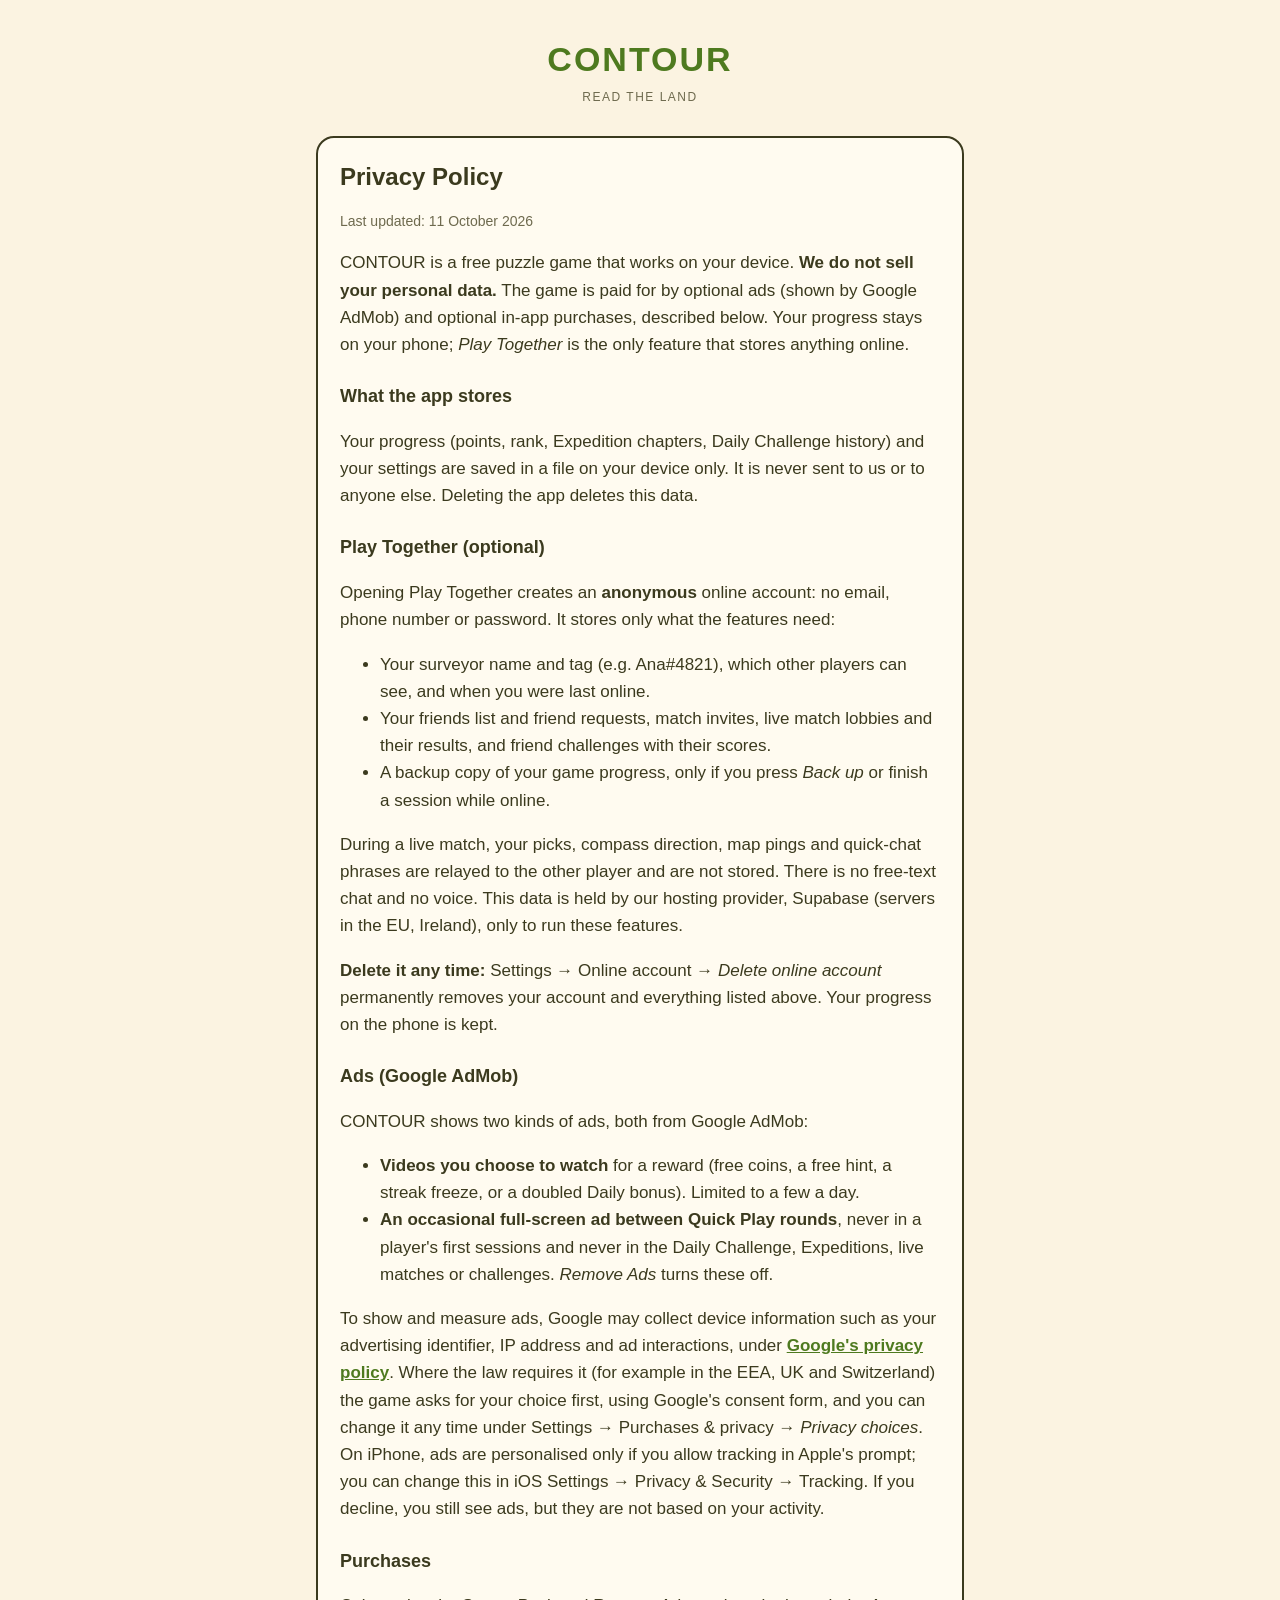
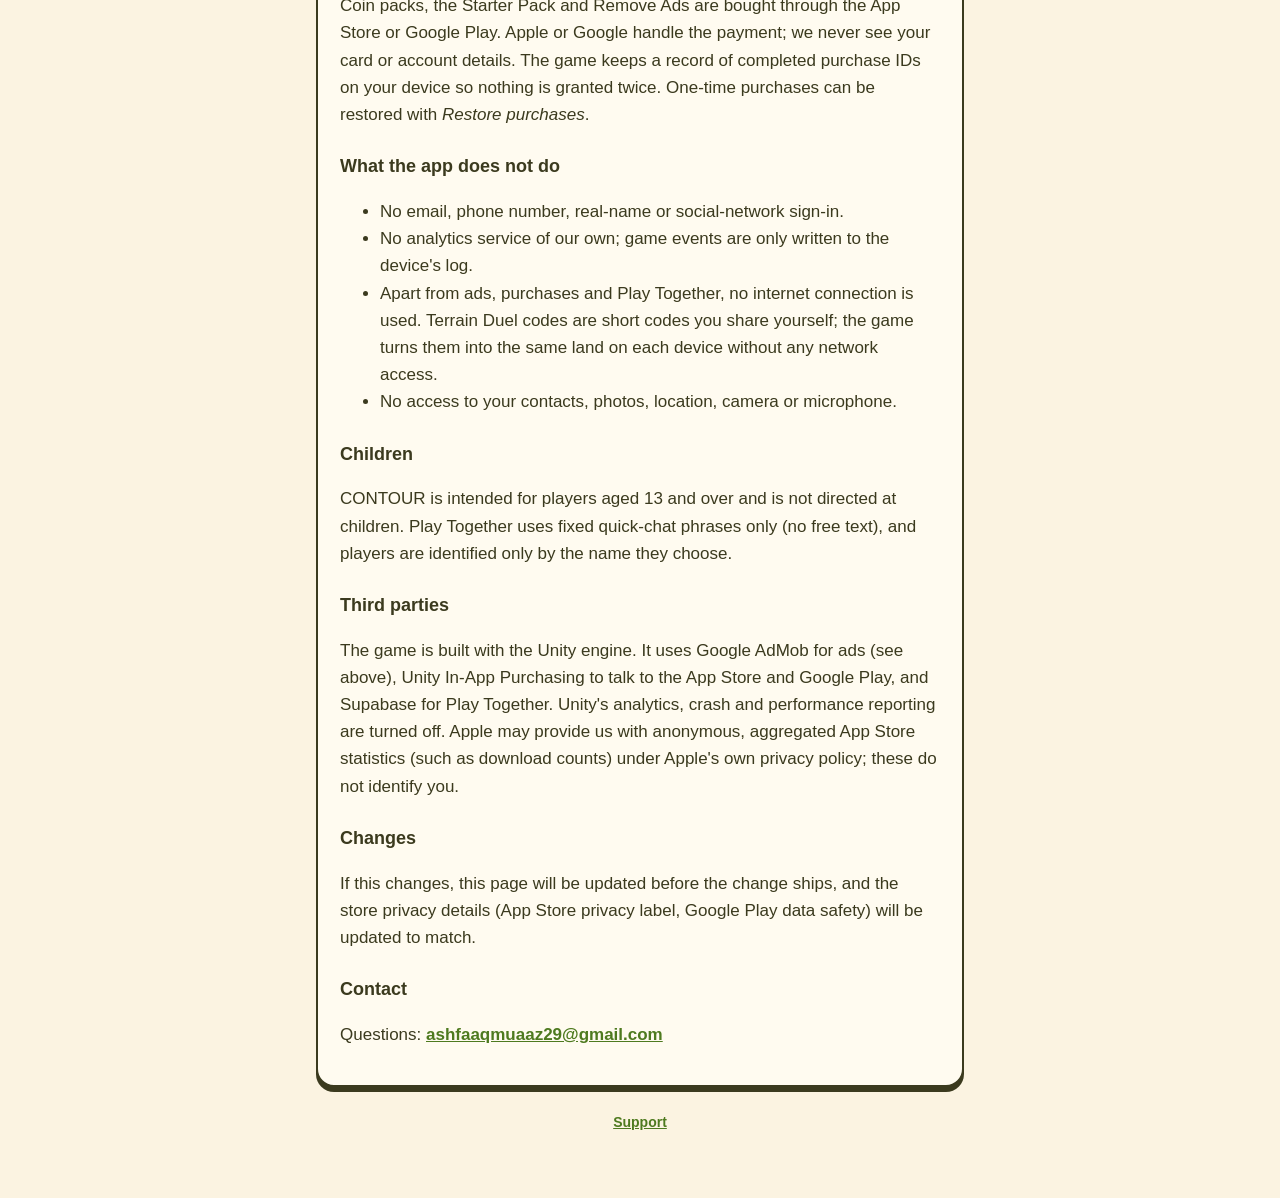
==== privacy.html @ e3424126 "CONTOUR privacy policy, support page and app-ads.txt" ====
<!doctype html>
<html lang="en">
<head>
<meta charset="utf-8">
<meta name="viewport" content="width=device-width, initial-scale=1">
<title>CONTOUR Privacy Policy</title>
<link rel="stylesheet" href="style.css">
</head>
<body>
<main>
  <header><p class="mark">CONTOUR</p><p class="tag">READ THE LAND</p></header>
  <div class="card">
    <h1>Privacy Policy</h1>
    <p class="muted">Last updated: 11 October 2026</p>

    <p>CONTOUR is a free puzzle game that works on your device. <strong>We do not sell your personal data.</strong>
    The game is paid for by optional ads (shown by Google AdMob) and optional in-app purchases, described below.
    Your progress stays on your phone; <em>Play Together</em> is the only feature that stores anything online.</p>

    <h2>What the app stores</h2>
    <p>Your progress (points, rank, Expedition chapters, Daily Challenge history) and your settings are saved in a
    file on your device only. It is never sent to us or to anyone else. Deleting the app deletes this data.</p>

    <h2>Play Together (optional)</h2>
    <p>Opening Play Together creates an <strong>anonymous</strong> online account: no email, phone number or password.
    It stores only what the features need:</p>
    <ul>
      <li>Your surveyor name and tag (e.g. Ana#4821), which other players can see, and when you were last online.</li>
      <li>Your friends list and friend requests, match invites, live match lobbies and their results, and friend
      challenges with their scores.</li>
      <li>A backup copy of your game progress, only if you press <em>Back up</em> or finish a session while online.</li>
    </ul>
    <p>During a live match, your picks, compass direction, map pings and quick-chat phrases are relayed to the other
    player and are not stored. There is no free-text chat and no voice. This data is held by our hosting provider,
    Supabase (servers in the EU, Ireland), only to run these features.</p>
    <p><strong>Delete it any time:</strong> Settings → Online account → <em>Delete online account</em> permanently removes
    your account and everything listed above. Your progress on the phone is kept.</p>

    <h2>Ads (Google AdMob)</h2>
    <p>CONTOUR shows two kinds of ads, both from Google AdMob:</p>
    <ul>
      <li><strong>Videos you choose to watch</strong> for a reward (free coins, a free hint, a streak freeze, or a doubled
      Daily bonus). Limited to a few a day.</li>
      <li><strong>An occasional full-screen ad between Quick Play rounds</strong>, never in a player's first sessions and never
      in the Daily Challenge, Expeditions, live matches or challenges. <em>Remove Ads</em> turns these off.</li>
    </ul>
    <p>To show and measure ads, Google may collect device information such as your advertising identifier, IP address
    and ad interactions, under <a href="https://policies.google.com/technologies/partner-sites">Google's privacy policy</a>.
    Where the law requires it (for example in the EEA, UK and Switzerland) the game asks for your choice first, using
    Google's consent form, and you can change it any time under Settings → Purchases &amp; privacy → <em>Privacy choices</em>.
    On iPhone, ads are personalised only if you allow tracking in Apple's prompt; you can change this in iOS Settings →
    Privacy &amp; Security → Tracking. If you decline, you still see ads, but they are not based on your activity.</p>

    <h2>Purchases</h2>
    <p>Coin packs, the Starter Pack and Remove Ads are bought through the App Store or Google Play. Apple or Google handle
    the payment; we never see your card or account details. The game keeps a record of completed purchase IDs on your
    device so nothing is granted twice. One-time purchases can be restored with <em>Restore purchases</em>.</p>

    <h2>What the app does not do</h2>
    <ul>
      <li>No email, phone number, real-name or social-network sign-in.</li>
      <li>No analytics service of our own; game events are only written to the device's log.</li>
      <li>Apart from ads, purchases and Play Together, no internet connection is used. Terrain Duel codes are short codes
      you share yourself; the game turns them into the same land on each device without any network access.</li>
      <li>No access to your contacts, photos, location, camera or microphone.</li>
    </ul>

    <h2>Children</h2>
    <p>CONTOUR is intended for players aged 13 and over and is not directed at children. Play Together uses fixed quick-chat phrases only (no free text), and players
    are identified only by the name they choose.</p>

    <h2>Third parties</h2>
    <p>The game is built with the Unity engine. It uses Google AdMob for ads (see above), Unity In-App Purchasing to talk to
    the App Store and Google Play, and Supabase for Play Together. Unity's analytics, crash and performance reporting are
    turned off. Apple may provide us with anonymous, aggregated App Store statistics
    (such as download counts) under Apple's own privacy policy; these do not identify you.</p>

    <h2>Changes</h2>
    <p>If this changes, this page will be updated before the change ships, and the store privacy details (App Store
    privacy label, Google Play data safety) will be updated to match.</p>

    <h2>Contact</h2>
    <p>Questions: <a href="mailto:ashfaaqmuaaz29@gmail.com">ashfaaqmuaaz29@gmail.com</a></p>
  </div>
  <nav><a href="support.html">Support</a></nav>
</main>
</body>
</html>
---- style.css ----
:root { --ground: #FBF3E1; --card: #FFFBF0; --ink: #3B3A1E; --muted: #6E6A4E; --green: #4E7A1F; }
* { box-sizing: border-box; }
body { margin: 0; background: var(--ground); color: var(--ink); font: 17px/1.6 -apple-system, BlinkMacSystemFont, "Segoe UI", Roboto, sans-serif; }
main { max-width: 680px; margin: 0 auto; padding: 32px 16px 64px; }
header { text-align: center; margin-bottom: 28px; }
.mark { font-weight: 900; font-size: 34px; letter-spacing: 2px; color: var(--green); margin: 0; }
.tag { font-size: 12px; letter-spacing: 1.5px; color: var(--muted); margin: 2px 0 0; }
.card { background: var(--card); border: 2.5px solid var(--ink); border-radius: 18px; padding: 20px 22px; box-shadow: 0 5px 0 var(--ink); }
h1 { font-size: 24px; margin: 0 0 4px; }
h2 { font-size: 18px; margin: 24px 0 6px; }
p, li { color: var(--ink); }
.muted { color: var(--muted); font-size: 14px; }
a { color: var(--green); font-weight: 600; }
nav { text-align: center; margin-top: 24px; font-size: 14px; }
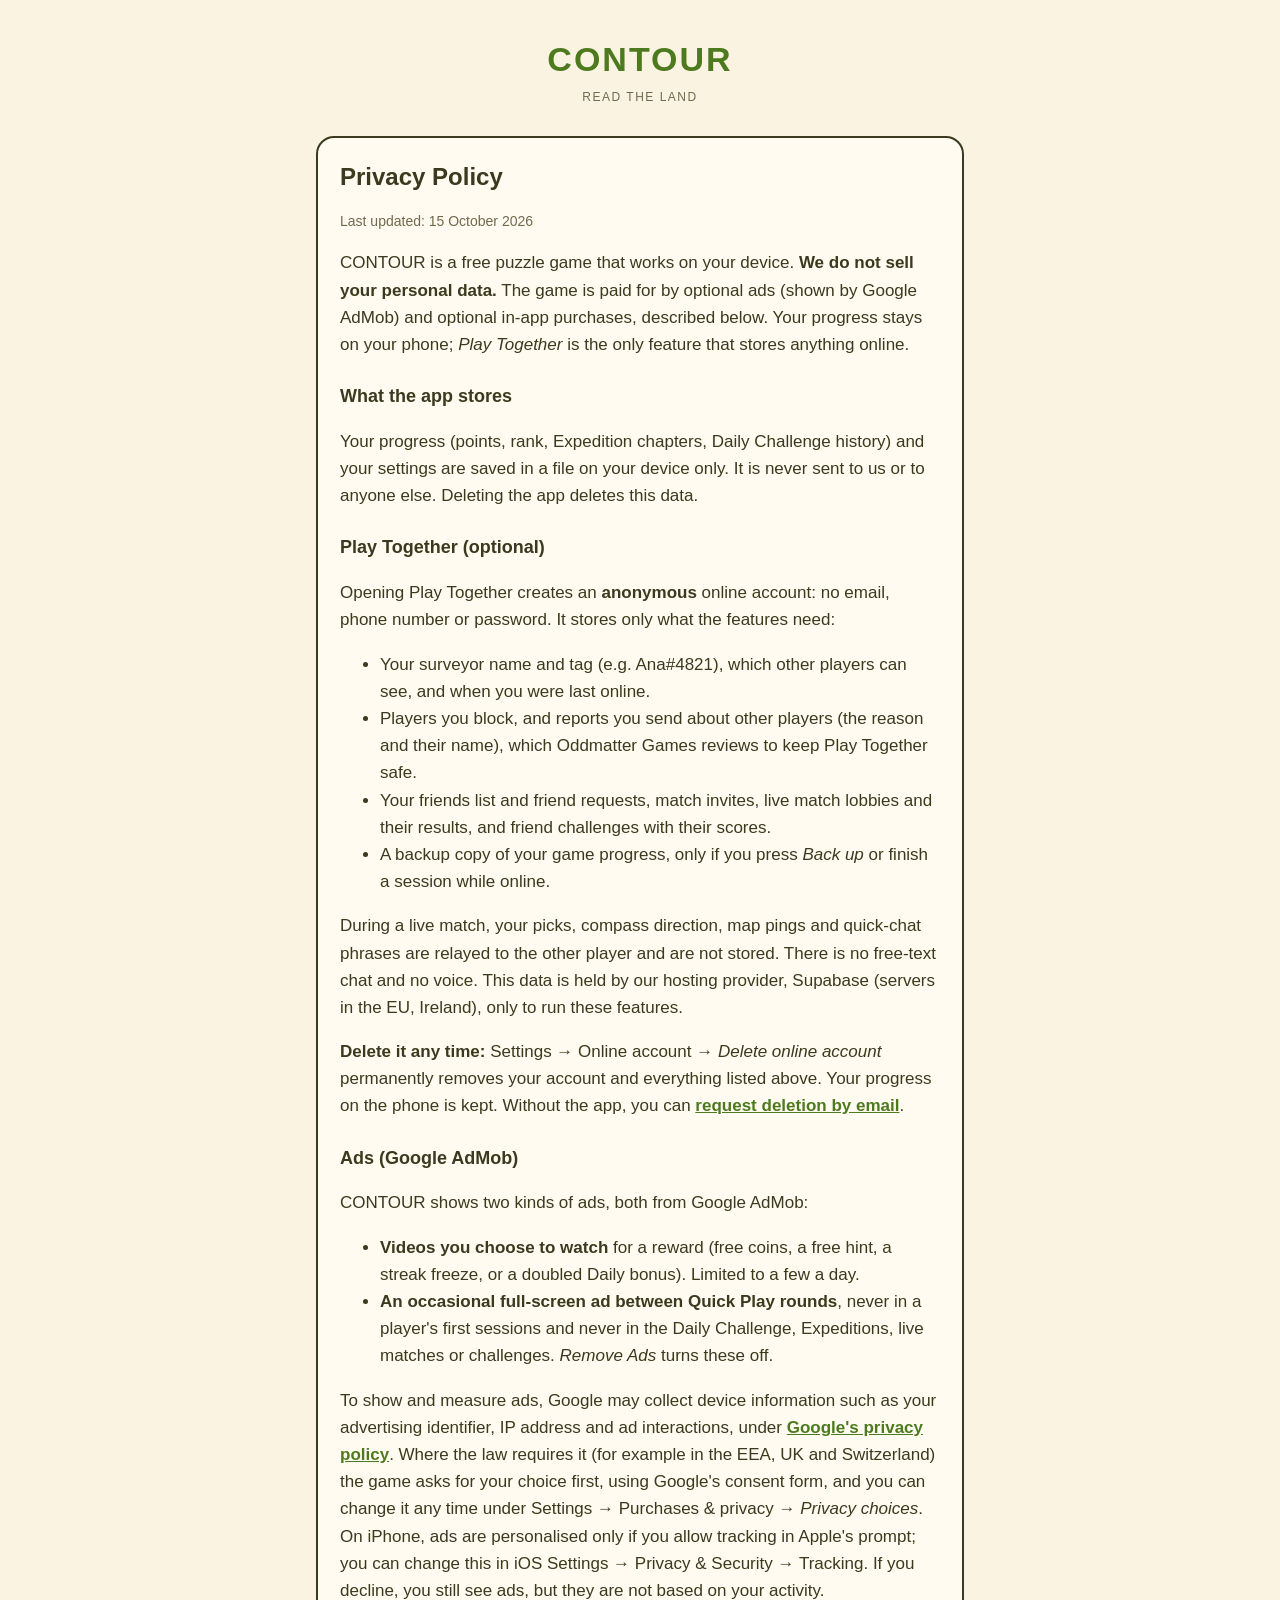
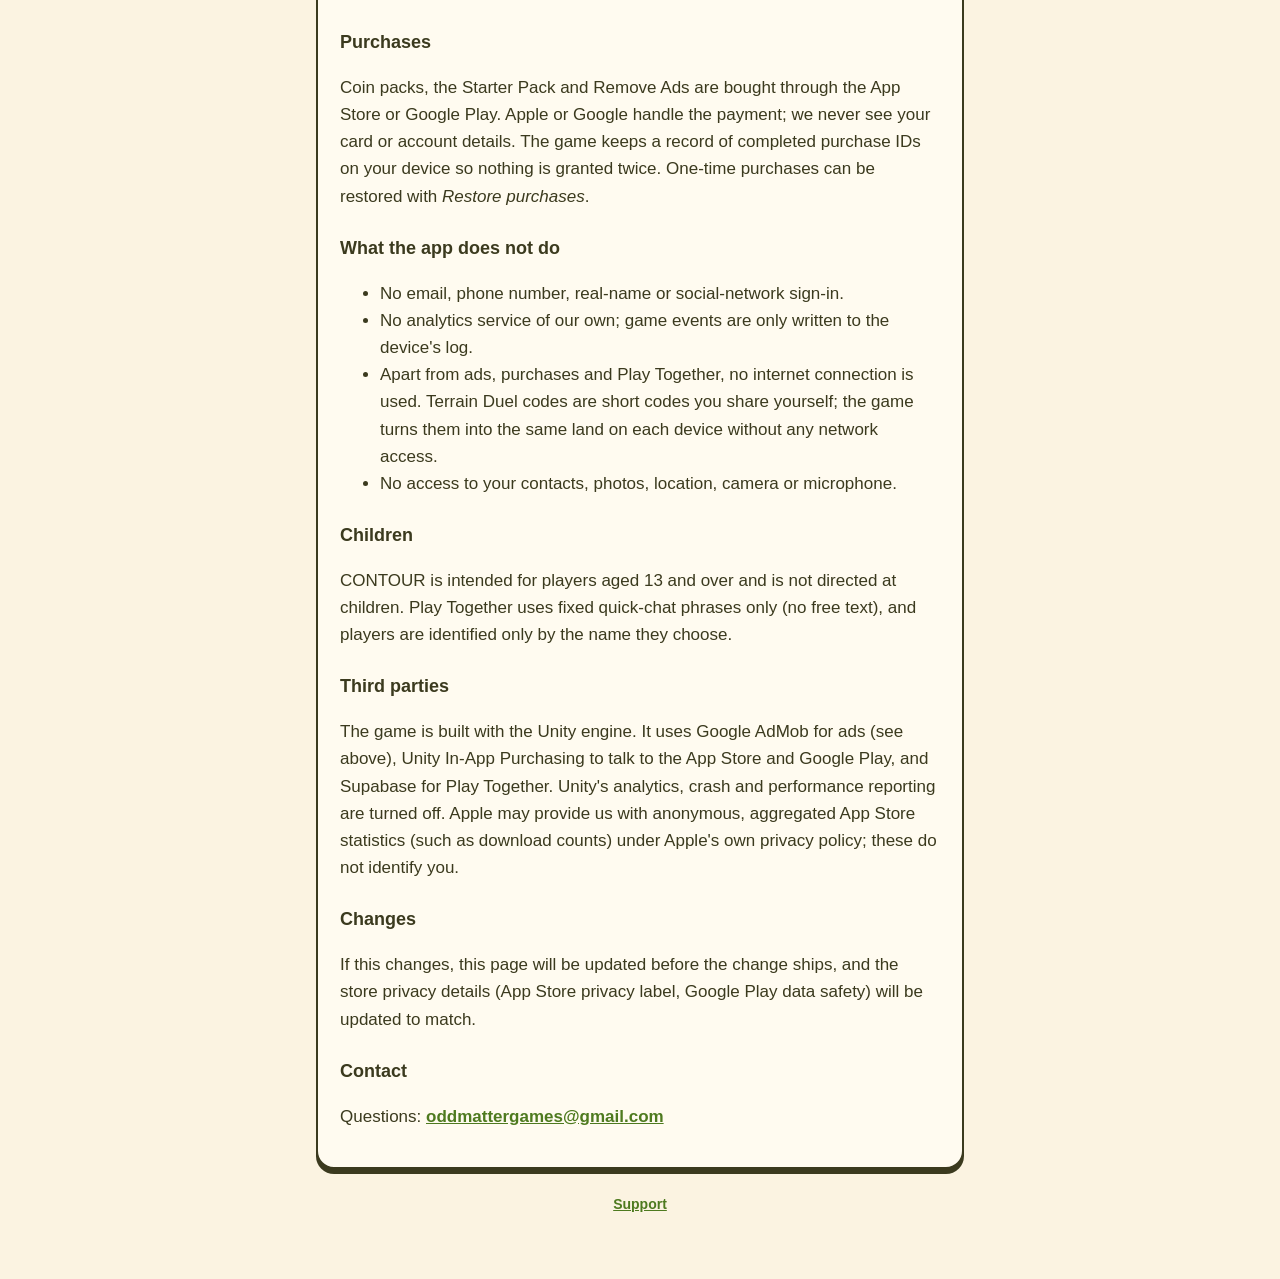
==== commit 7cfaacab: "Support email oddmattergames@gmail.com; account deletion request page; blocks and reports in privacy" ====
--- a/privacy.html
+++ b/privacy.html
@@ -11,7 +11,7 @@
   <header><p class="mark">CONTOUR</p><p class="tag">READ THE LAND</p></header>
   <div class="card">
     <h1>Privacy Policy</h1>
-    <p class="muted">Last updated: 11 October 2026</p>
+    <p class="muted">Last updated: 15 October 2026</p>
 
     <p>CONTOUR is a free puzzle game that works on your device. <strong>We do not sell your personal data.</strong>
     The game is paid for by optional ads (shown by Google AdMob) and optional in-app purchases, described below.
@@ -26,6 +26,8 @@
     It stores only what the features need:</p>
     <ul>
       <li>Your surveyor name and tag (e.g. Ana#4821), which other players can see, and when you were last online.</li>
+      <li>Players you block, and reports you send about other players (the reason and their name), which Oddmatter
+      Games reviews to keep Play Together safe.</li>
       <li>Your friends list and friend requests, match invites, live match lobbies and their results, and friend
       challenges with their scores.</li>
       <li>A backup copy of your game progress, only if you press <em>Back up</em> or finish a session while online.</li>
@@ -34,7 +36,8 @@
     player and are not stored. There is no free-text chat and no voice. This data is held by our hosting provider,
     Supabase (servers in the EU, Ireland), only to run these features.</p>
     <p><strong>Delete it any time:</strong> Settings → Online account → <em>Delete online account</em> permanently removes
-    your account and everything listed above. Your progress on the phone is kept.</p>
+    your account and everything listed above. Your progress on the phone is kept. Without the app, you can
+    <a href="support.html#delete-account">request deletion by email</a>.</p>
 
     <h2>Ads (Google AdMob)</h2>
     <p>CONTOUR shows two kinds of ads, both from Google AdMob:</p>
@@ -80,7 +83,7 @@
     privacy label, Google Play data safety) will be updated to match.</p>
 
     <h2>Contact</h2>
-    <p>Questions: <a href="mailto:ashfaaqmuaaz29@gmail.com">ashfaaqmuaaz29@gmail.com</a></p>
+    <p>Questions: <a href="mailto:oddmattergames@gmail.com">oddmattergames@gmail.com</a></p>
   </div>
   <nav><a href="support.html">Support</a></nav>
 </main>
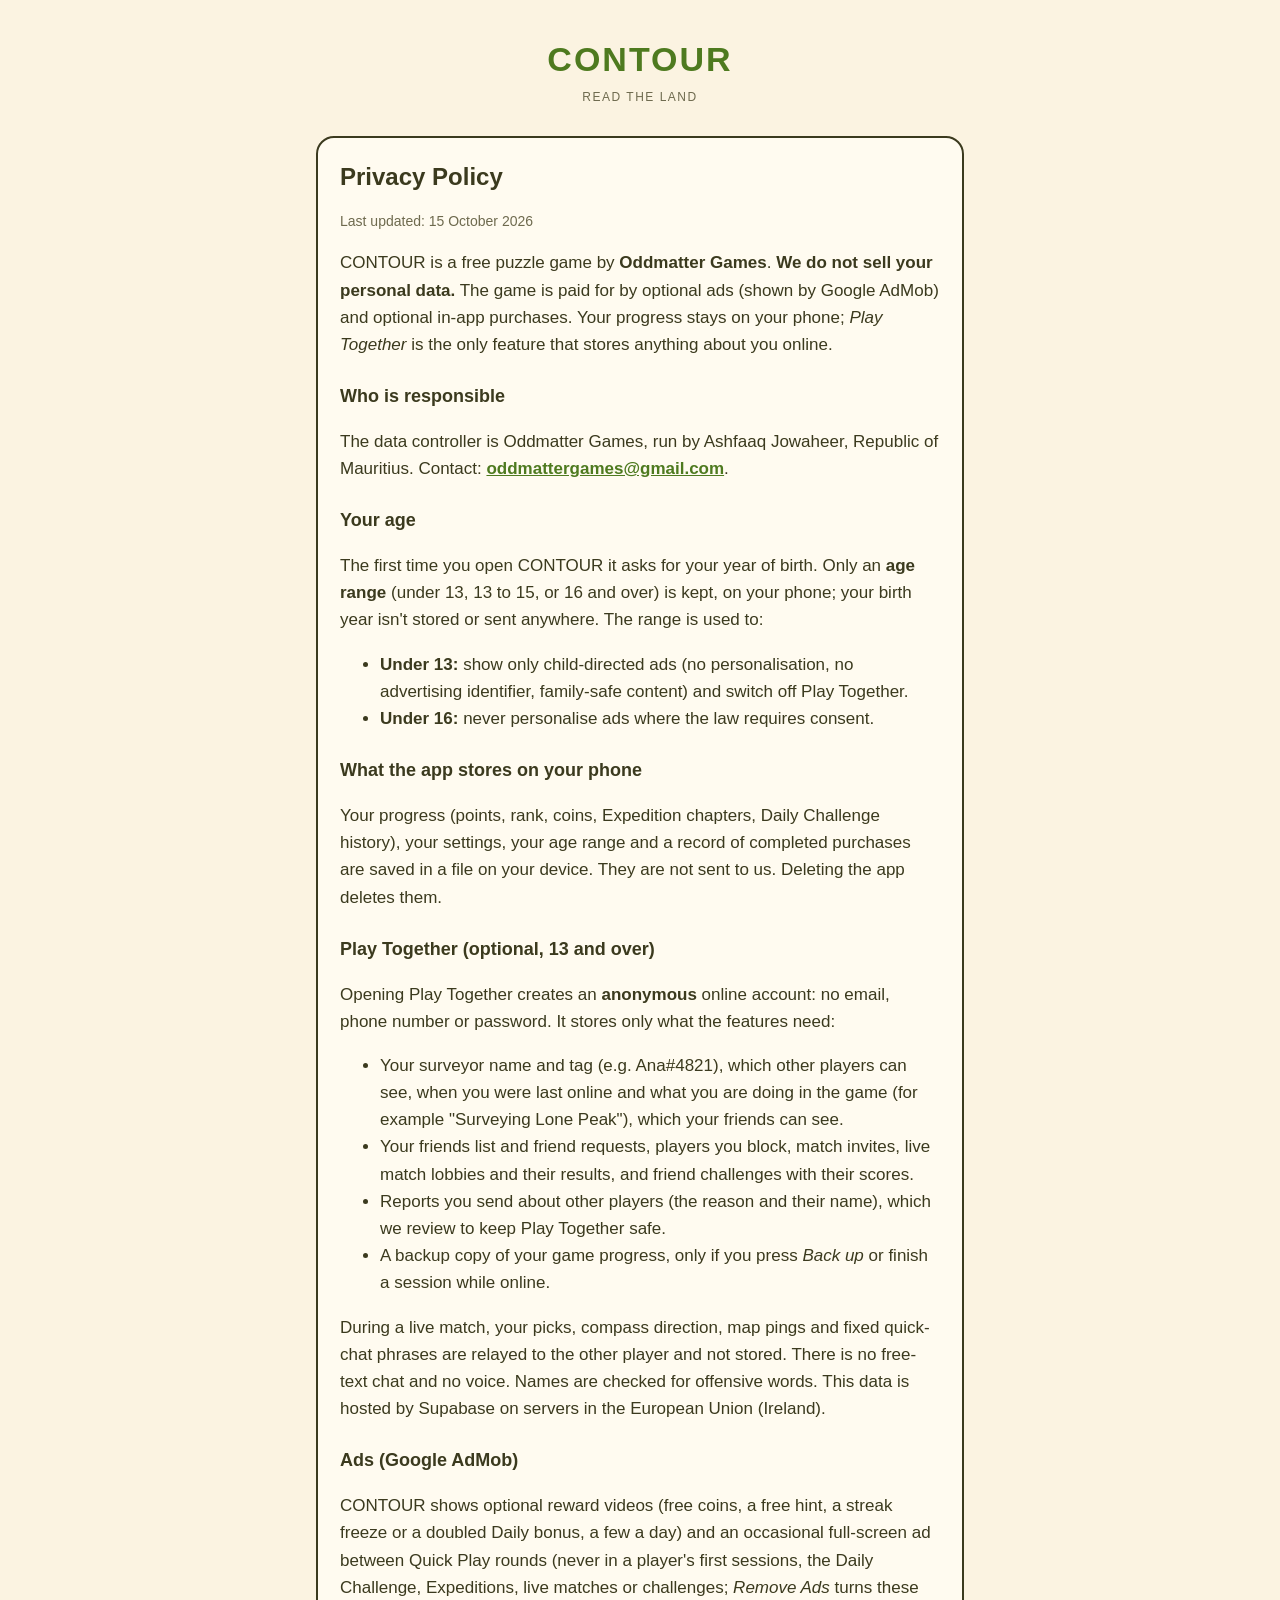
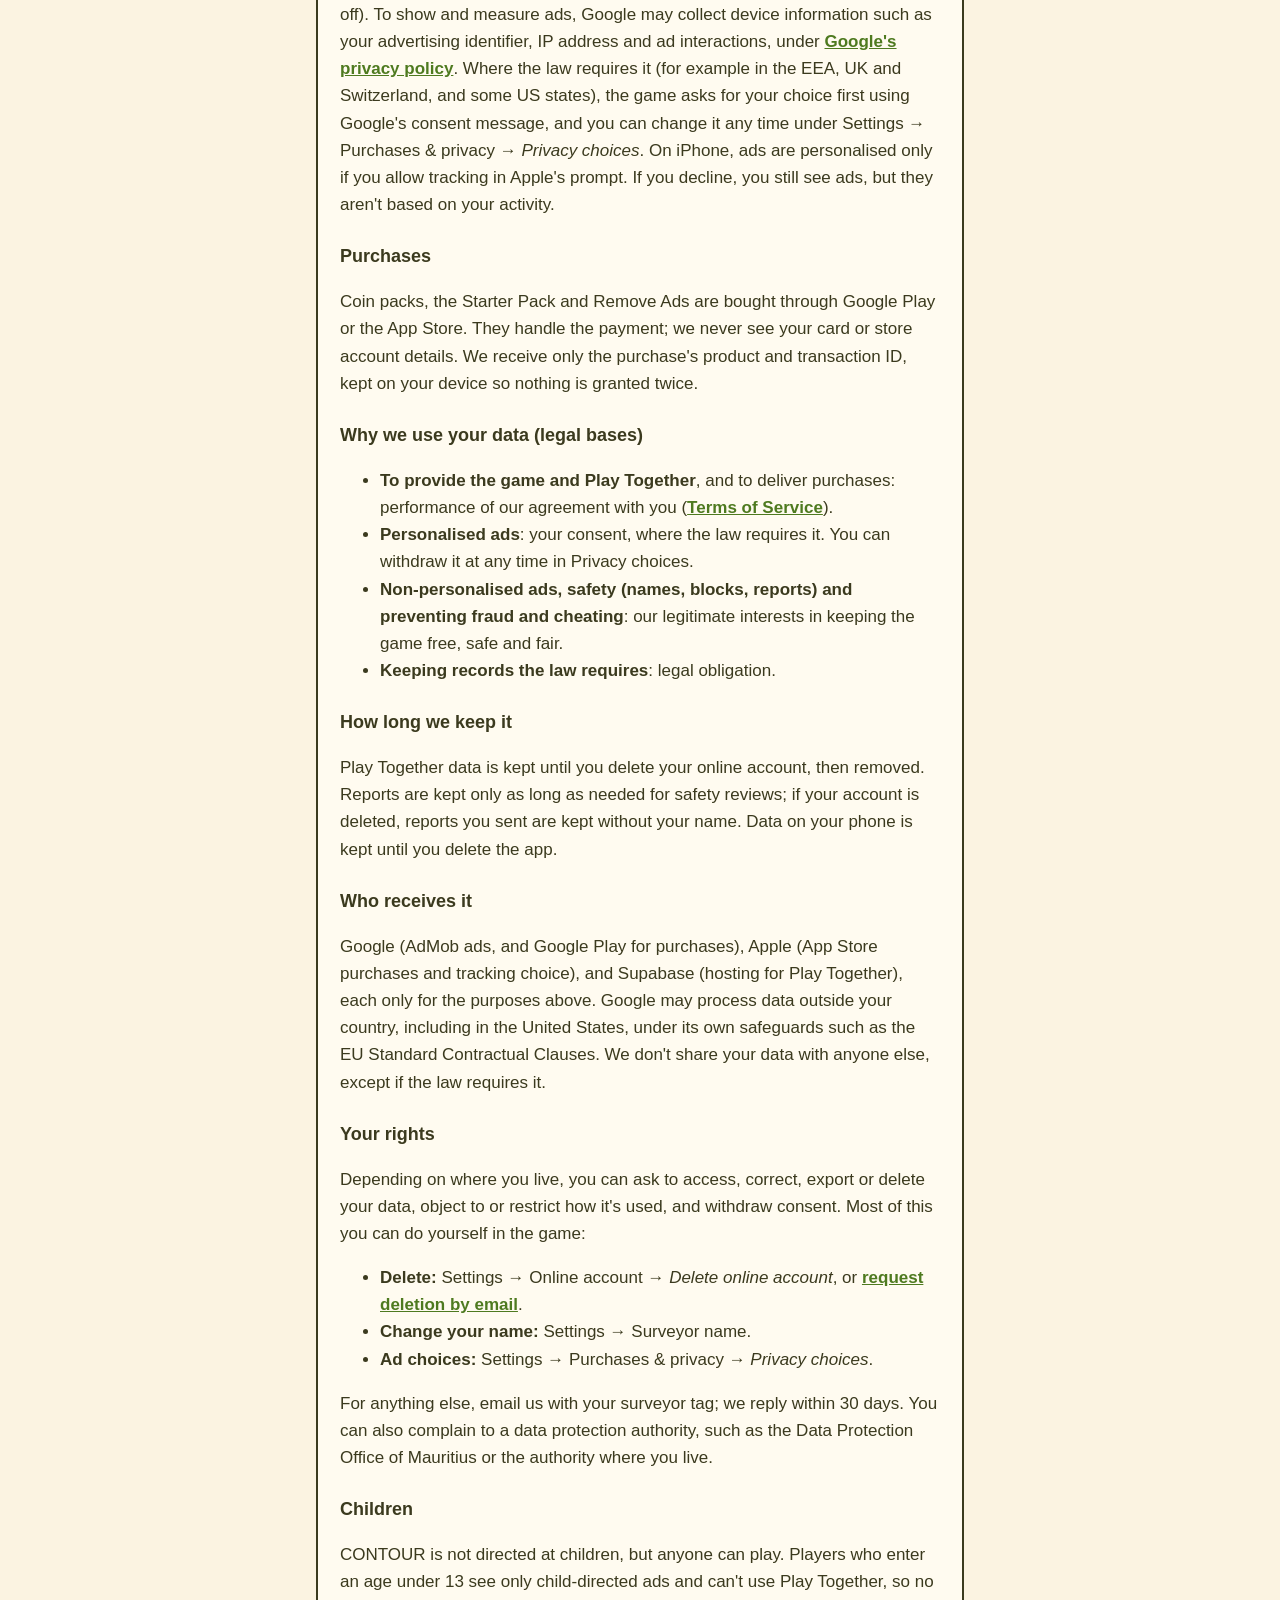
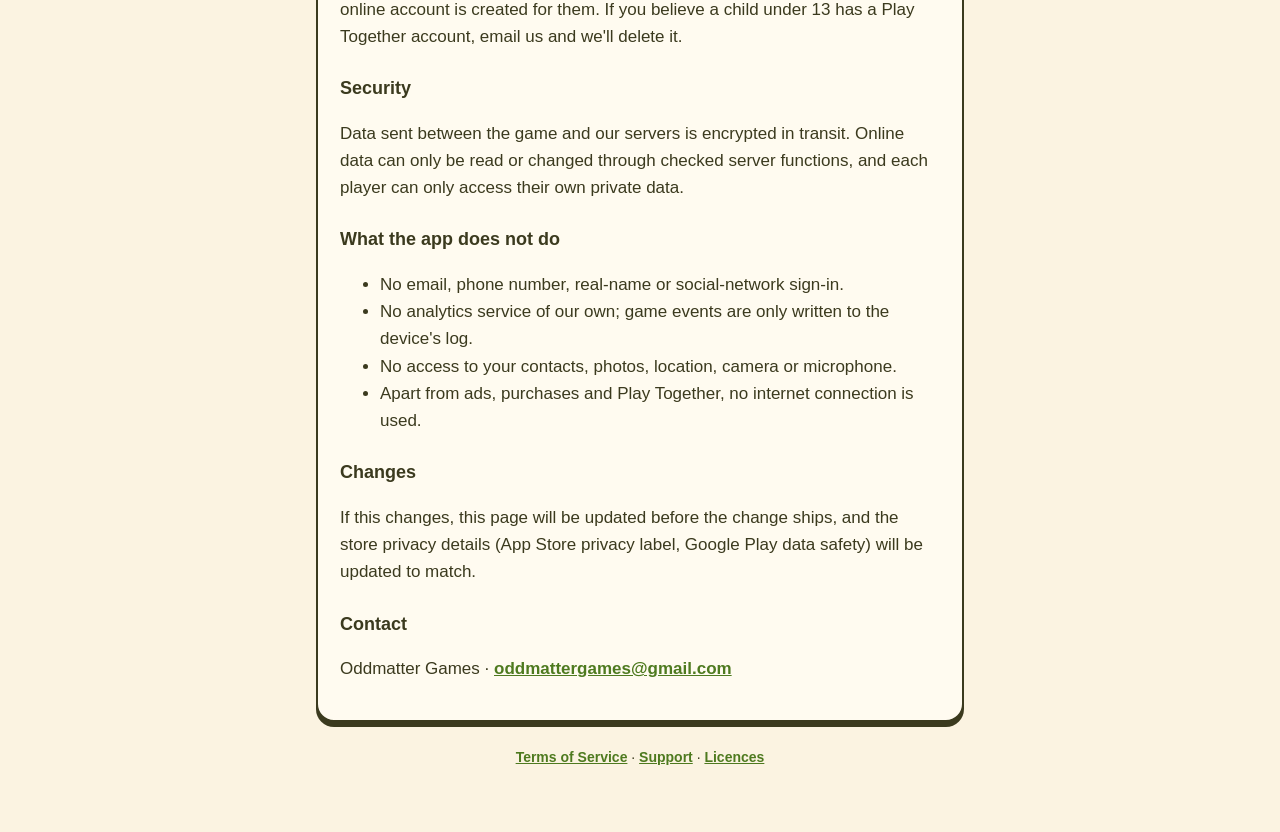
==== commit dc46d870: "Terms of Service, open-source licences, fuller privacy policy (controller, legal bases, retention, r" ====
--- a/privacy.html
+++ b/privacy.html
@@ -13,79 +13,118 @@
     <h1>Privacy Policy</h1>
     <p class="muted">Last updated: 15 October 2026</p>
 
-    <p>CONTOUR is a free puzzle game that works on your device. <strong>We do not sell your personal data.</strong>
-    The game is paid for by optional ads (shown by Google AdMob) and optional in-app purchases, described below.
-    Your progress stays on your phone; <em>Play Together</em> is the only feature that stores anything online.</p>
+    <p>CONTOUR is a free puzzle game by <strong>Oddmatter Games</strong>. <strong>We do not sell your personal data.</strong>
+    The game is paid for by optional ads (shown by Google AdMob) and optional in-app purchases. Your progress stays on
+    your phone; <em>Play Together</em> is the only feature that stores anything about you online.</p>
 
-    <h2>What the app stores</h2>
-    <p>Your progress (points, rank, Expedition chapters, Daily Challenge history) and your settings are saved in a
-    file on your device only. It is never sent to us or to anyone else. Deleting the app deletes this data.</p>
+    <h2>Who is responsible</h2>
+    <p>The data controller is Oddmatter Games, run by Ashfaaq Jowaheer, Republic of Mauritius. Contact:
+    <a href="mailto:oddmattergames@gmail.com">oddmattergames@gmail.com</a>.</p>
 
-    <h2>Play Together (optional)</h2>
-    <p>Opening Play Together creates an <strong>anonymous</strong> online account: no email, phone number or password.
-    It stores only what the features need:</p>
+    <h2>Your age</h2>
+    <p>The first time you open CONTOUR it asks for your year of birth. Only an <strong>age range</strong> (under 13, 13 to
+    15, or 16 and over) is kept, on your phone; your birth year isn't stored or sent anywhere. The range is used to:</p>
     <ul>
-      <li>Your surveyor name and tag (e.g. Ana#4821), which other players can see, and when you were last online.</li>
-      <li>Players you block, and reports you send about other players (the reason and their name), which Oddmatter
-      Games reviews to keep Play Together safe.</li>
-      <li>Your friends list and friend requests, match invites, live match lobbies and their results, and friend
-      challenges with their scores.</li>
+      <li><strong>Under 13:</strong> show only child-directed ads (no personalisation, no advertising identifier,
+      family-safe content) and switch off Play Together.</li>
+      <li><strong>Under 16:</strong> never personalise ads where the law requires consent.</li>
+    </ul>
+
+    <h2>What the app stores on your phone</h2>
+    <p>Your progress (points, rank, coins, Expedition chapters, Daily Challenge history), your settings, your age range
+    and a record of completed purchases are saved in a file on your device. They are not sent to us. Deleting the app
+    deletes them.</p>
+
+    <h2>Play Together (optional, 13 and over)</h2>
+    <p>Opening Play Together creates an <strong>anonymous</strong> online account: no email, phone number or password. It
+    stores only what the features need:</p>
+    <ul>
+      <li>Your surveyor name and tag (e.g. Ana#4821), which other players can see, when you were last online and what you
+      are doing in the game (for example "Surveying Lone Peak"), which your friends can see.</li>
+      <li>Your friends list and friend requests, players you block, match invites, live match lobbies and their results,
+      and friend challenges with their scores.</li>
+      <li>Reports you send about other players (the reason and their name), which we review to keep Play Together safe.</li>
       <li>A backup copy of your game progress, only if you press <em>Back up</em> or finish a session while online.</li>
     </ul>
-    <p>During a live match, your picks, compass direction, map pings and quick-chat phrases are relayed to the other
-    player and are not stored. There is no free-text chat and no voice. This data is held by our hosting provider,
-    Supabase (servers in the EU, Ireland), only to run these features.</p>
-    <p><strong>Delete it any time:</strong> Settings → Online account → <em>Delete online account</em> permanently removes
-    your account and everything listed above. Your progress on the phone is kept. Without the app, you can
-    <a href="support.html#delete-account">request deletion by email</a>.</p>
+    <p>During a live match, your picks, compass direction, map pings and fixed quick-chat phrases are relayed to the other
+    player and not stored. There is no free-text chat and no voice. Names are checked for offensive words. This data is
+    hosted by Supabase on servers in the European Union (Ireland).</p>
 
     <h2>Ads (Google AdMob)</h2>
-    <p>CONTOUR shows two kinds of ads, both from Google AdMob:</p>
-    <ul>
-      <li><strong>Videos you choose to watch</strong> for a reward (free coins, a free hint, a streak freeze, or a doubled
-      Daily bonus). Limited to a few a day.</li>
-      <li><strong>An occasional full-screen ad between Quick Play rounds</strong>, never in a player's first sessions and never
-      in the Daily Challenge, Expeditions, live matches or challenges. <em>Remove Ads</em> turns these off.</li>
-    </ul>
-    <p>To show and measure ads, Google may collect device information such as your advertising identifier, IP address
-    and ad interactions, under <a href="https://policies.google.com/technologies/partner-sites">Google's privacy policy</a>.
-    Where the law requires it (for example in the EEA, UK and Switzerland) the game asks for your choice first, using
-    Google's consent form, and you can change it any time under Settings → Purchases &amp; privacy → <em>Privacy choices</em>.
-    On iPhone, ads are personalised only if you allow tracking in Apple's prompt; you can change this in iOS Settings →
-    Privacy &amp; Security → Tracking. If you decline, you still see ads, but they are not based on your activity.</p>
+    <p>CONTOUR shows optional reward videos (free coins, a free hint, a streak freeze or a doubled Daily bonus, a few a day)
+    and an occasional full-screen ad between Quick Play rounds (never in a player's first sessions, the Daily Challenge,
+    Expeditions, live matches or challenges; <em>Remove Ads</em> turns these off). To show and measure ads, Google may
+    collect device information such as your advertising identifier, IP address and ad interactions, under
+    <a href="https://policies.google.com/technologies/partner-sites">Google's privacy policy</a>. Where the law requires it
+    (for example in the EEA, UK and Switzerland, and some US states), the game asks for your choice first using Google's
+    consent message, and you can change it any time under Settings → Purchases &amp; privacy → <em>Privacy choices</em>.
+    On iPhone, ads are personalised only if you allow tracking in Apple's prompt. If you decline, you still see ads, but
+    they aren't based on your activity.</p>
 
     <h2>Purchases</h2>
-    <p>Coin packs, the Starter Pack and Remove Ads are bought through the App Store or Google Play. Apple or Google handle
-    the payment; we never see your card or account details. The game keeps a record of completed purchase IDs on your
-    device so nothing is granted twice. One-time purchases can be restored with <em>Restore purchases</em>.</p>
+    <p>Coin packs, the Starter Pack and Remove Ads are bought through Google Play or the App Store. They handle the payment;
+    we never see your card or store account details. We receive only the purchase's product and transaction ID, kept on
+    your device so nothing is granted twice.</p>
+
+    <h2>Why we use your data (legal bases)</h2>
+    <ul>
+      <li><strong>To provide the game and Play Together</strong>, and to deliver purchases: performance of our agreement with
+      you (<a href="terms.html">Terms of Service</a>).</li>
+      <li><strong>Personalised ads</strong>: your consent, where the law requires it. You can withdraw it at any time in
+      Privacy choices.</li>
+      <li><strong>Non-personalised ads, safety (names, blocks, reports) and preventing fraud and cheating</strong>: our
+      legitimate interests in keeping the game free, safe and fair.</li>
+      <li><strong>Keeping records the law requires</strong>: legal obligation.</li>
+    </ul>
+
+    <h2>How long we keep it</h2>
+    <p>Play Together data is kept until you delete your online account, then removed. Reports are kept only as long as
+    needed for safety reviews; if your account is deleted, reports you sent are kept without your name. Data on your phone
+    is kept until you delete the app.</p>
+
+    <h2>Who receives it</h2>
+    <p>Google (AdMob ads, and Google Play for purchases), Apple (App Store purchases and tracking choice), and Supabase
+    (hosting for Play Together), each only for the purposes above. Google may process data outside your country,
+    including in the United States, under its own safeguards such as the EU Standard Contractual Clauses. We don't share
+    your data with anyone else, except if the law requires it.</p>
+
+    <h2>Your rights</h2>
+    <p>Depending on where you live, you can ask to access, correct, export or delete your data, object to or restrict how
+    it's used, and withdraw consent. Most of this you can do yourself in the game:</p>
+    <ul>
+      <li><strong>Delete:</strong> Settings → Online account → <em>Delete online account</em>, or
+      <a href="support.html#delete-account">request deletion by email</a>.</li>
+      <li><strong>Change your name:</strong> Settings → Surveyor name.</li>
+      <li><strong>Ad choices:</strong> Settings → Purchases &amp; privacy → <em>Privacy choices</em>.</li>
+    </ul>
+    <p>For anything else, email us with your surveyor tag; we reply within 30 days. You can also complain to a data
+    protection authority, such as the Data Protection Office of Mauritius or the authority where you live.</p>
+
+    <h2>Children</h2>
+    <p>CONTOUR is not directed at children, but anyone can play. Players who enter an age under 13 see only child-directed
+    ads and can't use Play Together, so no online account is created for them. If you believe a child under 13 has a Play
+    Together account, email us and we'll delete it.</p>
+
+    <h2>Security</h2>
+    <p>Data sent between the game and our servers is encrypted in transit. Online data can only be read or changed through
+    checked server functions, and each player can only access their own private data.</p>
 
     <h2>What the app does not do</h2>
     <ul>
       <li>No email, phone number, real-name or social-network sign-in.</li>
       <li>No analytics service of our own; game events are only written to the device's log.</li>
-      <li>Apart from ads, purchases and Play Together, no internet connection is used. Terrain Duel codes are short codes
-      you share yourself; the game turns them into the same land on each device without any network access.</li>
       <li>No access to your contacts, photos, location, camera or microphone.</li>
+      <li>Apart from ads, purchases and Play Together, no internet connection is used.</li>
     </ul>
-
-    <h2>Children</h2>
-    <p>CONTOUR is intended for players aged 13 and over and is not directed at children. Play Together uses fixed quick-chat phrases only (no free text), and players
-    are identified only by the name they choose.</p>
-
-    <h2>Third parties</h2>
-    <p>The game is built with the Unity engine. It uses Google AdMob for ads (see above), Unity In-App Purchasing to talk to
-    the App Store and Google Play, and Supabase for Play Together. Unity's analytics, crash and performance reporting are
-    turned off. Apple may provide us with anonymous, aggregated App Store statistics
-    (such as download counts) under Apple's own privacy policy; these do not identify you.</p>
 
     <h2>Changes</h2>
     <p>If this changes, this page will be updated before the change ships, and the store privacy details (App Store
     privacy label, Google Play data safety) will be updated to match.</p>
 
     <h2>Contact</h2>
-    <p>Questions: <a href="mailto:oddmattergames@gmail.com">oddmattergames@gmail.com</a></p>
+    <p>Oddmatter Games · <a href="mailto:oddmattergames@gmail.com">oddmattergames@gmail.com</a></p>
   </div>
-  <nav><a href="support.html">Support</a></nav>
+  <nav><a href="terms.html">Terms of Service</a> · <a href="support.html">Support</a> · <a href="licenses.html">Licences</a></nav>
 </main>
 </body>
 </html>
